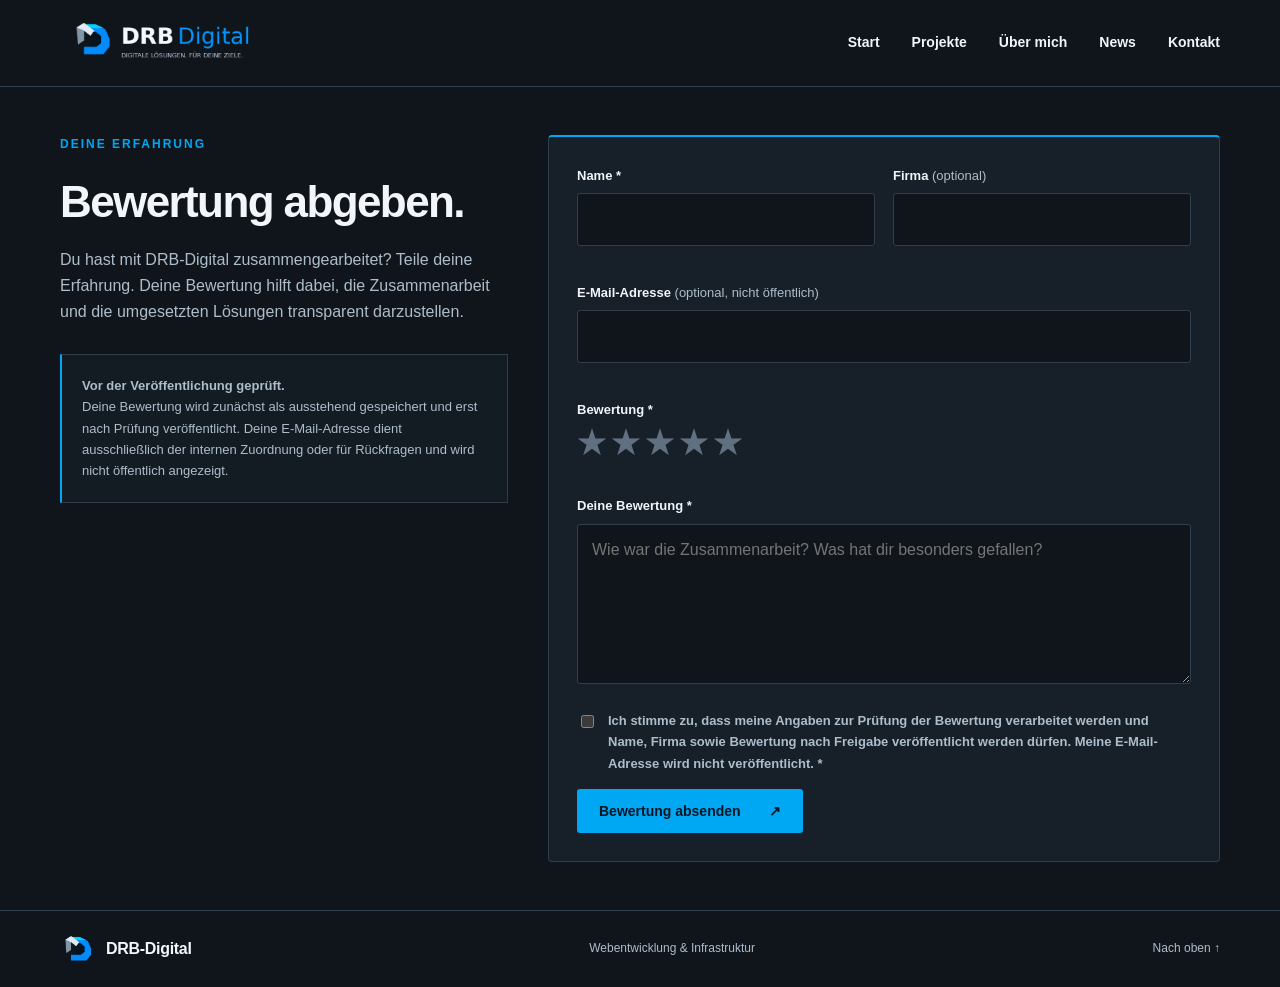
==== bewertung.html @ ec8a0abe "Add bewertung.html for user feedback submission" ====
<!DOCTYPE html>
<html lang="de">
<head>
  <meta charset="UTF-8">
  <meta name="viewport" content="width=device-width, initial-scale=1">
  <meta name="description" content="Bewerte deine Zusammenarbeit mit DRB-Digital. Deine Bewertung wird vor der Veröffentlichung geprüft.">
  <meta name="theme-color" content="#10151b">
  <title>Bewertung abgeben — DRB-Digital</title>
  <link rel="icon" type="image/png" sizes="128x128" href="drb-digital-symbol-transparent-128px.png">
  <link rel="stylesheet" href="styles.css">
  <style>
    .review-page{padding-block:48px}
    .review-layout{display:grid;grid-template-columns:.8fr 1.2fr;gap:40px;align-items:start}
    .review-intro h1{font-size:clamp(32px,3.5vw,44px);margin-bottom:20px}
    .review-intro>p:not(.eyebrow){color:var(--body);max-width:480px}
    .review-note{margin-top:28px;padding:20px;border:1px solid var(--line);border-left:2px solid var(--accent);background:var(--soft);font-size:13px;color:var(--body)}
    .review-form{background:var(--white);border:1px solid var(--line);border-top:2px solid var(--accent);border-radius:4px;padding:28px}
    .form-grid{display:grid;grid-template-columns:1fr 1fr;gap:18px}
    .field{margin-bottom:18px}.field.full{grid-column:1/-1}
    label,.field-label{display:block;font-size:13px;font-weight:650;margin-bottom:7px}
    .optional{font-weight:400;color:var(--body)}
    input,textarea{width:100%;border:1px solid var(--line);border-radius:3px;background:var(--paper);color:var(--ink);padding:12px 14px;font:inherit}
    textarea{min-height:160px;resize:vertical}
    input:focus,textarea:focus{outline:2px solid var(--accent);outline-offset:2px;border-color:transparent}
    .stars{display:flex;flex-direction:row-reverse;justify-content:flex-end;gap:5px}
    .stars input{position:absolute;opacity:0;pointer-events:none;width:1px}
    .stars label{cursor:pointer;font-size:32px;line-height:1;color:#607080;margin:0}
    .stars label:hover,.stars label:hover~label,.stars input:checked~label{color:#ffc400}
    .consent{display:flex;gap:11px;align-items:flex-start;color:var(--body);font-size:13px}
    .consent input{width:auto;margin-top:5px;accent-color:var(--accent)}
    .review-form .button{border:0;cursor:pointer;margin-top:8px}
    .review-form .button:disabled{opacity:.55;cursor:not-allowed}
    .form-status{margin:18px 0 0;padding:12px 14px;border:1px solid var(--line);border-radius:3px;font-size:13px}
    .form-status.success{border-color:#278b61}.form-status.error{border-color:#b94a4a}
    .hp{position:absolute!important;left:-10000px!important;width:1px!important;height:1px!important;overflow:hidden!important}
    @media(max-width:760px){.review-page{padding-block:32px}.review-layout{grid-template-columns:1fr;gap:26px}.review-form{padding:22px}.form-grid{grid-template-columns:1fr}.field.full{grid-column:auto}}
  </style>
</head>
<body id="top">
<a class="skip-link" href="#main">Zum Inhalt springen</a>

<header class="site-header">
  <div class="container header-inner">
    <a class="brand brand-logo" href="index.html" aria-label="DRB-Digital – Startseite">
      <img src="drb-digital-transparent-600px.png"
           srcset="drb-digital-transparent-600px.png 600w, drb-digital-transparent-1200px.png 1200w"
           sizes="(max-width: 760px) 180px, 216px" width="600" height="200"
           alt="DRB Digital – Digitale Lösungen. Für deine Ziele.">
    </a>
    <nav aria-label="Hauptnavigation">
      <a href="index.html">Start</a>
      <a href="projekte.html">Projekte</a>
      <a href="ueber-mich.html">Über mich</a>
      <a href="news.html">News</a>
      <a href="kontakt.html">Kontakt</a>
    </nav>
  </div>
</header>

<main id="main">
<section class="container review-page">
  <div class="review-layout">
    <div class="review-intro">
      <p class="eyebrow">Deine Erfahrung</p>
      <h1>Bewertung abgeben.</h1>
      <p>Du hast mit DRB-Digital zusammengearbeitet? Teile deine Erfahrung. Deine Bewertung hilft dabei, die Zusammenarbeit und die umgesetzten Lösungen transparent darzustellen.</p>
      <div class="review-note">
        <strong>Vor der Veröffentlichung geprüft.</strong><br>
        Deine Bewertung wird zunächst als ausstehend gespeichert und erst nach Prüfung veröffentlicht.
        Deine E-Mail-Adresse dient ausschließlich der internen Zuordnung oder für Rückfragen und wird nicht öffentlich angezeigt.
      </div>
    </div>

    <form class="review-form" id="review-form" novalidate>
      <div class="form-grid">
        <div class="field">
          <label for="name">Name *</label>
          <input id="name" name="name" type="text" maxlength="120" autocomplete="name" required>
        </div>

        <div class="field">
          <label for="company">Firma <span class="optional">(optional)</span></label>
          <input id="company" name="company" type="text" maxlength="150" autocomplete="organization">
        </div>

        <div class="field full">
          <label for="email">E-Mail-Adresse <span class="optional">(optional, nicht öffentlich)</span></label>
          <input id="email" name="email" type="email" maxlength="190" autocomplete="email">
        </div>

        <div class="field full">
          <span class="field-label">Bewertung *</span>
          <div class="stars" role="radiogroup" aria-label="Sternebewertung">
            <input type="radio" id="star5" name="rating" value="5" required><label for="star5" title="5 Sterne">★</label>
            <input type="radio" id="star4" name="rating" value="4"><label for="star4" title="4 Sterne">★</label>
            <input type="radio" id="star3" name="rating" value="3"><label for="star3" title="3 Sterne">★</label>
            <input type="radio" id="star2" name="rating" value="2"><label for="star2" title="2 Sterne">★</label>
            <input type="radio" id="star1" name="rating" value="1"><label for="star1" title="1 Stern">★</label>
          </div>
        </div>

        <div class="field full">
          <label for="content">Deine Bewertung *</label>
          <textarea id="content" name="content" minlength="10" maxlength="3000" required
                    placeholder="Wie war die Zusammenarbeit? Was hat dir besonders gefallen?"></textarea>
        </div>
      </div>

      <div class="hp" aria-hidden="true">
        <label for="website">Website</label>
        <input id="website" name="website" type="text" tabindex="-1" autocomplete="off">
      </div>

      <label class="consent">
        <input type="checkbox" name="consent" value="1" required>
        <span>Ich stimme zu, dass meine Angaben zur Prüfung der Bewertung verarbeitet werden und Name, Firma sowie Bewertung nach Freigabe veröffentlicht werden dürfen. Meine E-Mail-Adresse wird nicht veröffentlicht. *</span>
      </label>

      <button class="button primary" id="submit-review" type="submit">
        Bewertung absenden <span aria-hidden="true">↗</span>
      </button>
      <p class="form-status" id="form-status" role="status" aria-live="polite" hidden></p>
    </form>
  </div>
</section>
</main>

<footer class="site-footer">
  <div class="container footer-inner">
    <a class="brand brand-footer" href="index.html" aria-label="DRB-Digital – Startseite">
      <img src="drb-digital-symbol-transparent-128px.png" width="36" height="36" alt="">
      <span>DRB-Digital</span>
    </a>
    <p>Webentwicklung & Infrastruktur</p>
    <a href="#top">Nach oben <span aria-hidden="true">↑</span></a>
  </div>
</footer>

<script>
(() => {
  const form = document.getElementById('review-form');
  const button = document.getElementById('submit-review');
  const status = document.getElementById('form-status');

  // Öffentlicher Endpunkt aus DRB Kundenbewertungen v1.2.0.
  const endpoint = 'https://github.drb-digital.de/drb-testimonials/api/submit';

  const showStatus = (message, type) => {
    status.textContent = message;
    status.className = 'form-status ' + type;
    status.hidden = false;
  };

  form.addEventListener('submit', async (event) => {
    event.preventDefault();
    status.hidden = true;

    if (!form.reportValidity()) return;

    const data = new FormData(form);
    const payload = {
      name: data.get('name'),
      company: data.get('company') || null,
      email: data.get('email') || null,
      rating: Number(data.get('rating')),
      content: data.get('content'),
      consent: data.get('consent') === '1',
      website: data.get('website') || ''
    };

    button.disabled = true;

    try {
      const response = await fetch(endpoint, {
        method: 'POST',
        headers: {
          'Content-Type': 'application/json',
          'Accept': 'application/json'
        },
        body: JSON.stringify(payload)
      });

      const result = await response.json().catch(() => ({}));

      if (!response.ok) {
        throw new Error(result.message || 'Die Bewertung konnte nicht gesendet werden.');
      }

      showStatus(
        result.message || 'Vielen Dank. Deine Bewertung wurde übermittelt und wartet auf Freigabe.',
        'success'
      );
      form.reset();
    } catch (error) {
      showStatus(
        error.message || 'Beim Senden ist ein Fehler aufgetreten. Bitte versuche es später erneut.',
        'error'
      );
    } finally {
      button.disabled = false;
    }
  });
})();
</script>
</body>
</html>
---- styles.css ----
:root{color-scheme:dark;--paper:#10151b;--white:#171f28;--ink:#f2f6fa;--body:#aebdca;--accent:#00a8f3;--line:#303e4b;--soft:#131b23;--width:1160px}
*{box-sizing:border-box}
html{scroll-behavior:smooth;scroll-padding-top:112px}
body{margin:0;background:var(--paper);color:var(--ink);font-family:"Segoe UI",Arial,sans-serif;line-height:1.65;-webkit-font-smoothing:antialiased}
a{color:inherit;text-decoration:none}
a:focus-visible{outline:2px solid var(--accent);outline-offset:6px;border-radius:2px}
::selection{background:var(--accent);color:var(--paper)}
.container{width:min(var(--width),calc(100% - 96px));margin-inline:auto}
.skip-link{position:fixed;top:12px;left:12px;z-index:10;padding:10px 18px;background:var(--accent);color:var(--paper);transform:translateY(-160%)}
.skip-link:focus{transform:translateY(0)}
.site-header{position:sticky;top:0;z-index:5;background:var(--paper);border-bottom:1px solid var(--line)}
.header-inner{min-height:70px;display:flex;justify-content:space-between;align-items:center;gap:30px}
.brand{font-size:28px;font-weight:750;letter-spacing:-1.4px}
.brand span{color:var(--accent)}
nav{display:flex;gap:32px;align-items:center;font-size:14px;font-weight:600}
nav a{padding:8px 0}
nav a:hover,.text-link:hover,.project-link:hover{color:var(--accent);text-decoration:underline;text-underline-offset:5px}
.hero{display:grid;grid-template-columns:1.5fr 1fr;gap:40px;align-items:center;padding-block:48px}
.eyebrow{font-size:12px;text-transform:uppercase;letter-spacing:2px;font-weight:700;color:var(--accent);margin:0 0 22px}
h1,h2,h3,p{margin-top:0}
h1{font-size:clamp(34px,3.5vw,46px);font-weight:650;line-height:1.13;letter-spacing:-1.6px;margin-bottom:26px}
h1 span{color:#b5c9d9}
.lead{max-width:570px;font-size:16px;line-height:1.75;color:var(--body)}
.actions{display:flex;gap:28px;align-items:center;flex-wrap:wrap;margin-top:32px}
.button{display:inline-flex;align-items:center;justify-content:space-between;gap:28px;padding:14px 22px;border-radius:3px;font-size:14px;font-weight:650}
.primary{background:var(--accent);color:#071521;transition:background .2s}
.primary:hover{background:#65caff}
.text-link{font-size:14px;font-weight:650}
.text-link span{margin-left:8px;color:var(--accent)}
.hero-note{font-size:12px;color:var(--body);margin:32px 0 0;letter-spacing:.5px}
.focus-panel{background:var(--white);border:1px solid var(--line);border-top:2px solid var(--accent);border-radius:4px;padding:28px 32px}
.panel-top{display:flex;justify-content:space-between;gap:16px;color:var(--body);font-size:12px;letter-spacing:.6px}
.panel-mark{font-size:22px;line-height:1;color:var(--accent)}
.panel-title{font-size:40px;line-height:1.17;letter-spacing:-1px;font-weight:550;margin:28px 0 30px}
.focus-list{margin:0}
.focus-list>div{padding:15px 0;border-top:1px solid var(--line)}
.focus-list dt{font-size:15px;font-weight:600}
.focus-list dt span{font-size:11px;color:var(--accent);margin-right:15px;font-weight:400}
.focus-list dd{font-size:12px;color:var(--body);margin:4px 0 0 30px}
.panel-bottom{border-top:1px solid var(--line);padding-top:20px;margin-top:2px;font-size:11px;letter-spacing:.5px;color:var(--body)}
.section{padding-block:44px}
h2{font-size:clamp(27px,2.7vw,34px);line-height:1.18;letter-spacing:-1.4px;font-weight:600;margin-bottom:0}
.section-header{display:flex;align-items:flex-end;justify-content:space-between;gap:36px;margin-bottom:28px}
.section-header .eyebrow{margin-bottom:15px}
.section-header>p{font-size:14px;color:var(--body);margin:0;max-width:370px}
.projects-section{background:var(--soft);border-block:1px solid var(--line)}
.project-grid{display:grid;grid-template-columns:repeat(2,minmax(0,1fr));gap:20px}
.project-card{display:flex;flex-direction:column;background:var(--white);border:1px solid var(--line);border-radius:4px;padding:24px}
.project-top{display:flex;align-items:center;justify-content:space-between;gap:14px;margin-bottom:26px}
.project-category{font-size:11px;letter-spacing:1px;text-transform:uppercase;color:var(--body);font-weight:650}
.project-number{font-size:13px;color:var(--accent)}
.project-card h3{font-size:27px;letter-spacing:-.7px;font-weight:600;margin:0 0 12px;line-height:1.25}
.project-card>p:not(.project-caption){font-size:15px;color:var(--body);max-width:430px;margin-bottom:24px}
.tags{list-style:none;padding:0;margin:auto 0 26px;display:flex;gap:8px;flex-wrap:wrap}
.tags li{font-size:11px;background:#22303d;padding:4px 10px;border-radius:3px;color:#c5d4e0}
.project-link,.project-caption{border-top:1px solid var(--line);padding-top:18px;font-size:12px;margin:0}
.project-link{display:flex;justify-content:space-between;font-weight:650}
.project-link span{color:var(--accent)}
.project-caption{color:var(--body)}
.about-section{display:grid;grid-template-columns:1fr 1fr;gap:40px}
.about-copy p{color:var(--body);font-size:16px;margin-bottom:20px}
.about-copy .about-intro{font-size:23px;line-height:1.5;color:var(--ink);letter-spacing:-.3px}
.technologies-section{border-block:1px solid var(--line)}
.technology-grid{display:grid;grid-template-columns:repeat(3,minmax(0,1fr));gap:40px}
.technology-group{border-top:1px solid #60788e;padding-top:22px}
.group-number{font-size:12px;color:var(--accent)}
.technology-group h3{font-size:20px;letter-spacing:-.5px;font-weight:600;margin:18px 0 10px}
.technology-group p{font-size:14px;color:var(--body);margin-bottom:22px}
.technology-group ul{list-style:none;padding:0;margin:0}
.technology-group li{font-size:14px;border-top:1px solid var(--line);padding:10px 0}
.contact-section{padding-block:44px;display:grid;grid-template-columns:1.2fr 1fr;gap:40px;align-items:center}
.contact-section h2{margin-bottom:22px}
.contact-section p:not(.eyebrow){color:var(--body);font-size:15px;margin-bottom:0}
.contact-links a{display:flex;justify-content:space-between;align-items:center;gap:20px;padding:24px 0;border-bottom:1px solid var(--line);font-size:24px;font-weight:600;letter-spacing:-.5px}
.contact-links a:first-child{border-top:1px solid var(--line)}
.contact-links small{display:block;font-size:11px;letter-spacing:1px;color:var(--body);text-transform:uppercase;font-weight:500;margin-bottom:5px}
.contact-links a>span:last-child,.contact-links a:hover{color:var(--accent)}
.site-footer{border-top:1px solid var(--line)}
.footer-inner{min-height:76px;display:flex;align-items:center;justify-content:space-between;gap:24px}
.footer-inner p,.footer-inner>a:last-child{font-size:12px;color:var(--body);margin:0}
@media(min-width:1500px){.hero{padding-block:36px}}
@media(max-width:1000px){.container{width:calc(100% - 64px)}.hero{gap:36px;padding-block:44px}.focus-panel{padding:26px}.hero h1{letter-spacing:-1.8px}.technology-grid{gap:24px}.contact-section{gap:40px}}
@media(max-width:760px){html{scroll-padding-top:135px}.container{width:calc(100% - 40px)}.header-inner{min-height:104px;flex-wrap:wrap;gap:6px;padding-block:12px}.brand{font-size:25px}nav{width:100%;gap:12px;font-size:12px;justify-content:space-between}nav a{padding:5px 0}.hero{grid-template-columns:1fr;padding-block:32px;gap:38px}h1{font-size:clamp(34px,7.5vw,55px);letter-spacing:-1.6px}.lead{font-size:16px}.focus-panel{padding:28px}.panel-title{font-size:34px}.section{padding-block:36px}.section-header{display:block;margin-bottom:28px}.section-header>p{margin-top:20px}.project-grid,.about-section,.technology-grid,.contact-section{grid-template-columns:1fr}.project-card{padding:26px}.project-card h3{font-size:25px}.about-section{gap:28px}.technology-grid{gap:32px}.contact-section{padding-block:36px;gap:32px}.footer-inner{flex-wrap:wrap;gap:12px;padding-block:24px}.footer-inner p{width:100%;order:3}.eyebrow{font-size:11px;letter-spacing:1.5px}.actions{gap:22px}}
@media(prefers-reduced-motion:reduce){html{scroll-behavior:auto}*,*::before,*::after{transition:none!important;animation:none!important}}

/* Shared compact layout for the four static pages. */
body{min-height:100vh;display:flex;flex-direction:column}
main{flex:1}
nav a[aria-current="page"]{color:var(--accent);text-decoration:underline;text-underline-offset:8px;text-decoration-thickness:2px}
.section-header h1{font-size:clamp(32px,3.5vw,44px);margin:0}
.project-card .card-title{font-size:24px;line-height:1.25;letter-spacing:-.6px;margin:0 0 12px}
.project-top{margin-bottom:18px}
.tags{margin-bottom:18px}
.focus-panel{padding:24px}
.panel-title{font-size:24px;margin:20px 0;letter-spacing:-.6px}
.focus-list>div{padding:11px 0}
.panel-link{display:flex;justify-content:space-between;gap:16px;margin-top:6px;padding-top:16px}
.panel-link:hover{color:var(--accent)}
.hero-note{margin-top:24px}
.actions{margin-top:24px}
.overview{padding-bottom:40px}
.overview-heading{display:flex;align-items:baseline;justify-content:space-between;gap:16px;border-top:1px solid var(--line);padding-top:24px;margin-bottom:18px}
.overview-heading h2{font-size:20px;letter-spacing:-.4px}
.overview-heading p{font-size:13px;color:var(--body);margin:0}
.overview-grid{display:grid;grid-template-columns:repeat(3,minmax(0,1fr));gap:16px}
.overview-grid>a{display:block;border:1px solid var(--line);border-radius:4px;padding:20px;background:var(--white);position:relative}
.overview-grid>a:hover{border-color:var(--accent)}
.overview-grid .eyebrow{display:block;font-size:10px;margin-bottom:12px}
.overview-grid h3{font-size:17px;line-height:1.4;margin-bottom:8px;font-weight:600}
.overview-grid p{font-size:13px;color:var(--body);margin:0 14px 0 0}
.overview-arrow{display:block;color:var(--accent);margin-top:12px}
.contact-section h1{margin-bottom:20px}
.about-section h1{font-size:clamp(32px,3.5vw,44px)}
.about-copy .about-intro{font-size:20px}
@media(max-width:760px){.overview-grid{grid-template-columns:1fr}.overview-heading{display:block}.overview-heading p{margin-top:8px}.overview-grid>a{padding:18px}.overview-arrow{position:absolute;right:18px;top:10px}.overview-grid h3{padding-right:18px}.hero{gap:24px}.section-header{margin-bottom:24px}h1{font-size:clamp(32px,7vw,42px)}.contact-section{gap:24px}.header-inner{min-height:100px}.about-copy p{margin-bottom:14px}}

/* Original DRB-Digital logos; preserve image colors and aspect ratios. */
.brand-logo{display:inline-flex;align-items:center;flex-shrink:0}
.brand-logo img{display:block;width:216px;height:auto}
.header-inner{min-height:86px}
.brand-footer{display:inline-flex;align-items:center;gap:10px;font-size:16px;letter-spacing:-.3px;font-weight:600}
.brand-footer img{display:block;width:36px;height:36px}
.brand-footer span{color:var(--ink)}
@media(max-width:760px){.brand-logo img{width:180px}.header-inner{min-height:108px;gap:4px;padding-block:8px}.brand-footer{font-size:15px}}

/* Four-second circuit intro, used only by index.html. */
.page-loader[hidden]{display:none}
.page-loader{position:fixed;inset:0;z-index:100;display:grid;place-items:center;background:#10151b;transition:opacity .2s ease,visibility .2s ease;animation:intro-failsafe 0s 4s forwards}
.page-loader.is-finished{opacity:0;visibility:hidden;pointer-events:none}
.loader-content{text-align:center;padding:24px;width:min(100%,440px)}
.circuit{display:block;width:100%;height:auto;margin:0 auto 20px}
.circuit-traces{stroke:#294359;stroke-width:1.5}
.circuit-signals{stroke:var(--accent);stroke-width:2;stroke-dasharray:8 92;animation:circuit-flow 1.5s linear infinite}
.chip{fill:#142b3d;stroke:var(--accent);stroke-width:1.5;stroke-dasharray:320;animation:chip-build 1.1s ease-out both}
.chip-inner{stroke:#397297;stroke-width:1}
.chip-code{stroke:#a1dfff;stroke-width:2;stroke-linecap:round;stroke-linejoin:round}
.circuit-nodes{fill:var(--accent)}
.loader-name{font-size:clamp(17px,4vw,21px);font-weight:600;letter-spacing:-.4px;margin:0 0 8px}
.loader-label{font-size:12px;color:var(--body);margin:0}
.loader-track{width:180px;height:2px;overflow:hidden;background:var(--line);margin:24px auto 0}
.loader-track::after{content:"";display:block;width:100%;height:100%;background:var(--accent);transform-origin:left;animation:intro-progress 4s linear both}
@keyframes circuit-flow{to{stroke-dashoffset:-100}}
@keyframes chip-build{from{stroke-dashoffset:320;opacity:0}to{stroke-dashoffset:0;opacity:1}}
@keyframes intro-progress{from{transform:scaleX(0)}to{transform:scaleX(1)}}
@keyframes intro-failsafe{to{opacity:0;visibility:hidden;pointer-events:none}}
@media(prefers-reduced-motion:reduce){.page-loader{display:none!important}}
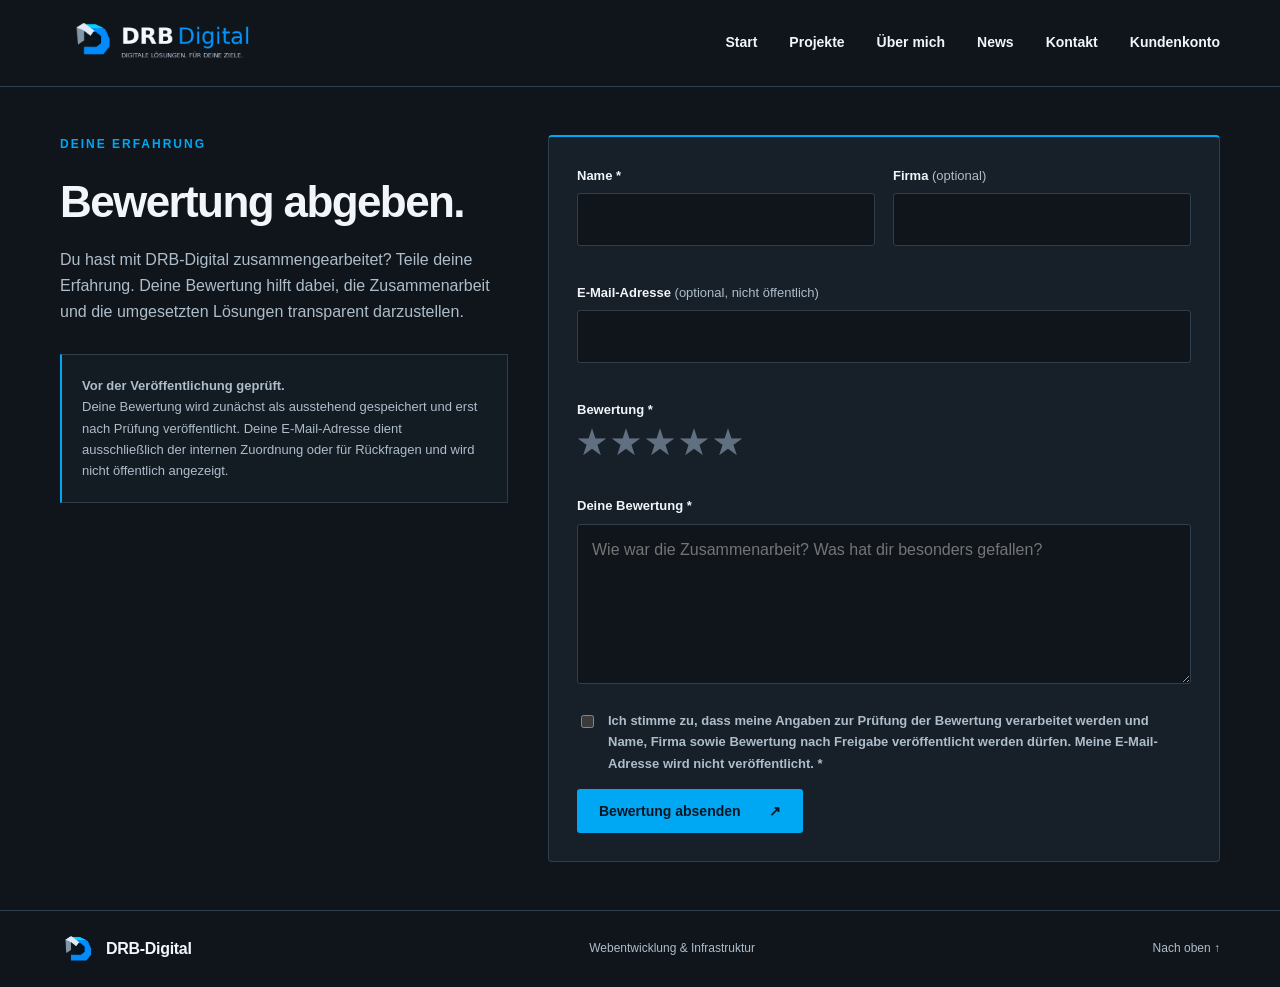
==== commit f0259f3e: "Link customer account in site navigation" ====
--- a/bewertung.html
+++ b/bewertung.html
@@ -53,7 +53,7 @@
       <a href="ueber-mich.html">Über mich</a>
       <a href="news.html">News</a>
       <a href="kontakt.html">Kontakt</a>
-    </nav>
+    <a class="account-nav-link" href="konto.html">Kundenkonto</a></nav>
   </div>
 </header>
 
--- a/styles.css
+++ b/styles.css
@@ -144,3 +144,53 @@
 @keyframes intro-progress{from{transform:scaleX(0)}to{transform:scaleX(1)}}
 @keyframes intro-failsafe{to{opacity:0;visibility:hidden;pointer-events:none}}
 @media(prefers-reduced-motion:reduce){.page-loader{display:none!important}}
+
+/* Kundenbewertungen-Slider */
+.testimonials-section{padding-block:44px}
+.testimonial-actions{display:flex;gap:18px;align-items:center}
+.testimonial-shell{display:grid;grid-template-columns:44px minmax(0,1fr) 44px;gap:14px;align-items:center}
+.testimonial-viewport{overflow:hidden}
+.testimonial-track{display:flex;gap:16px;transition:transform .45s ease}
+.testimonial-card{flex:0 0 calc((100% - 32px)/3);min-width:0;background:var(--white);border:1px solid var(--line);border-top:2px solid var(--accent);border-radius:4px;padding:24px;display:flex;flex-direction:column}
+.testimonial-top{display:flex;justify-content:space-between;gap:12px;align-items:center;margin-bottom:18px}
+.testimonial-stars{color:#ffc400;letter-spacing:2px;font-size:16px;white-space:nowrap}
+.testimonial-source{font-size:10px;text-transform:uppercase;letter-spacing:.8px;color:var(--body)}
+.testimonial-card blockquote{margin:0 0 24px;color:var(--body);font-size:14px;line-height:1.7;display:-webkit-box;-webkit-line-clamp:6;-webkit-box-orient:vertical;overflow:hidden}
+.testimonial-card footer{margin-top:auto;border-top:1px solid var(--line);padding-top:16px;display:flex;flex-direction:column;font-size:13px}
+.testimonial-card footer span{color:var(--body);font-size:11px}
+.testimonial-nav{width:44px;height:44px;border:1px solid var(--line);border-radius:50%;background:var(--white);color:var(--ink);font-size:27px;cursor:pointer}
+.testimonial-nav:hover:not(:disabled){border-color:var(--accent);color:var(--accent)}
+.testimonial-nav:disabled{opacity:.3;cursor:default}
+.testimonial-dots{display:flex;justify-content:center;gap:8px;margin-top:18px}
+.testimonial-dots button{width:7px;height:7px;padding:0;border:0;border-radius:50%;background:var(--line);cursor:pointer}
+.testimonial-dots button.active{background:var(--accent)}
+.testimonial-status{text-align:center;color:var(--body);font-size:13px;margin:16px 0 0}
+@media(max-width:1000px){.testimonial-card{flex-basis:calc((100% - 16px)/2)}}
+@media(max-width:760px){.testimonials-section{padding-block:36px}.testimonial-shell{grid-template-columns:34px minmax(0,1fr) 34px;gap:8px}.testimonial-nav{width:34px;height:34px;font-size:22px}.testimonial-card{flex-basis:100%;padding:20px}.testimonial-actions{margin-top:14px}.testimonial-top{align-items:flex-start;flex-direction:column}}
+
+/* Testimonials v2: larger two-card layout */
+.testimonial-card{flex-basis:calc((100% - 16px)/2);padding:28px}
+.testimonial-card blockquote{-webkit-line-clamp:8;font-size:15px;line-height:1.75}
+.testimonial-shell{grid-template-columns:38px minmax(0,1fr) 38px;gap:12px}
+.testimonial-nav{width:38px;height:38px;font-size:24px}
+@media(max-width:1000px){.testimonial-card{flex-basis:calc((100% - 16px)/2)}}
+@media(max-width:760px){.testimonial-card{flex-basis:100%;padding:22px}.testimonial-card blockquote{-webkit-line-clamp:9}}
+
+/* Testimonials v2.1: enforce exactly 2 cards on desktop */
+@media(min-width:761px){
+  .testimonial-track{display:flex!important;gap:16px!important}
+  .testimonial-card{
+    flex-grow:0!important;
+    flex-shrink:0!important;
+    flex-basis:calc((100% - 16px)/2)!important;
+    width:calc((100% - 16px)/2)!important;
+    max-width:calc((100% - 16px)/2)!important;
+  }
+}
+@media(max-width:760px){
+  .testimonial-card{
+    flex:0 0 100%!important;
+    width:100%!important;
+    max-width:100%!important;
+  }
+}
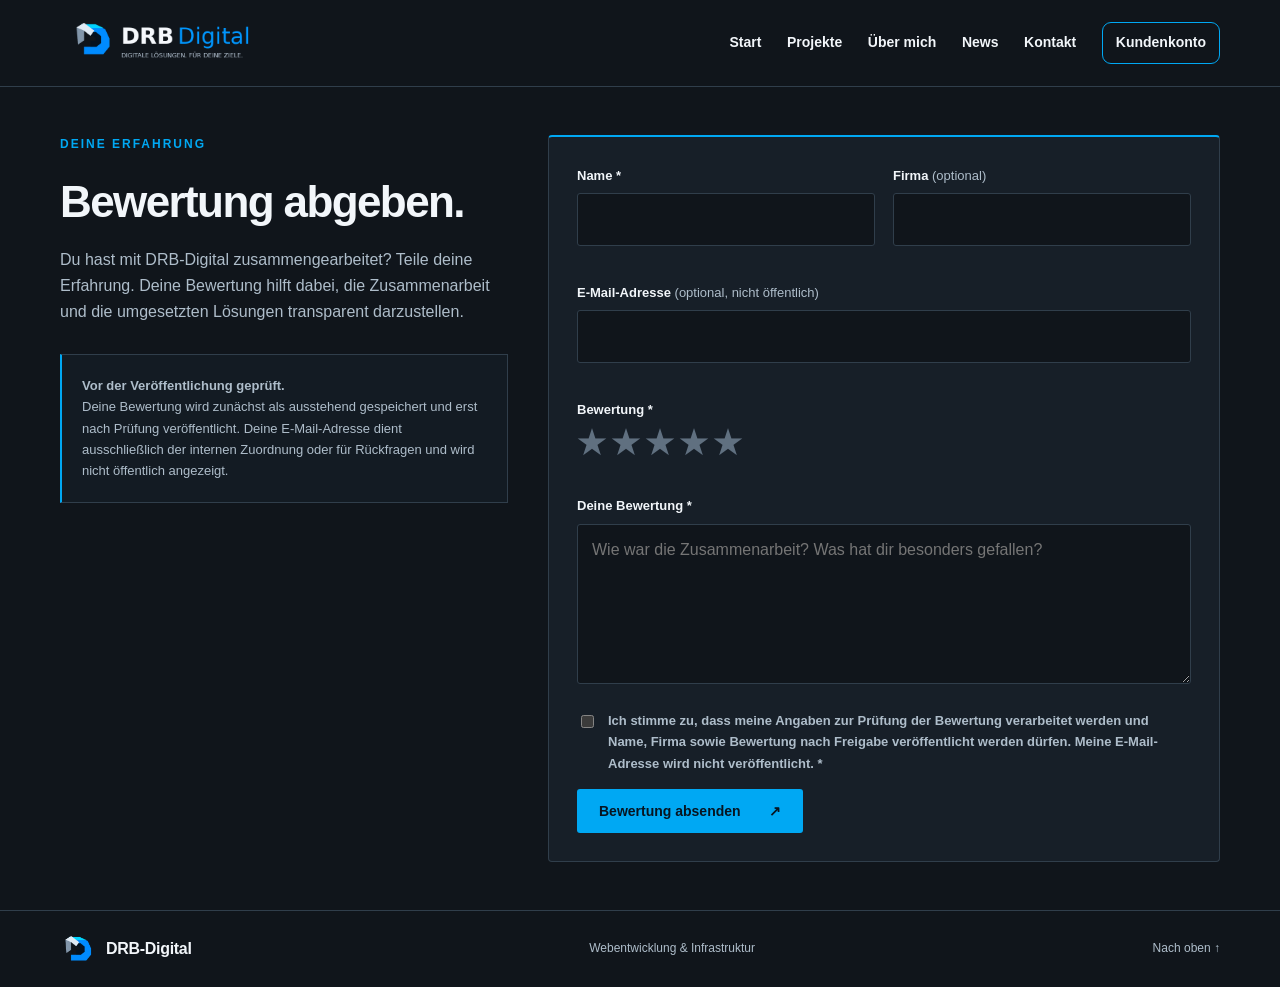
==== commit 7f393c9f: "Point customer account navigation to homepage login section" ====
--- a/bewertung.html
+++ b/bewertung.html
@@ -53,7 +53,7 @@
       <a href="ueber-mich.html">Über mich</a>
       <a href="news.html">News</a>
       <a href="kontakt.html">Kontakt</a>
-    <a class="account-nav-link" href="konto.html">Kundenkonto</a></nav>
+    <a class="account-nav-link" href="index.html#kundenkonto">Kundenkonto</a></nav>
   </div>
 </header>
 
--- a/styles.css
+++ b/styles.css
@@ -194,3 +194,44 @@
     max-width:100%!important;
   }
 }
+
+
+/* DRB customer portal navigation */
+.site-header nav{gap:clamp(10px,2vw,32px);flex-wrap:wrap;justify-content:flex-end}
+.site-header nav .account-nav-link{display:inline-flex;align-items:center;justify-content:center;padding:8px 13px;border:1px solid var(--accent);border-radius:9px;color:var(--ink);white-space:nowrap}
+.site-header nav .account-nav-link:hover,.site-header nav .account-nav-link[aria-current="page"]{background:rgba(0,168,243,.13);color:var(--accent);text-decoration:none}
+@media(max-width:760px){.site-header nav{gap:8px;justify-content:center}.site-header nav a{padding:6px 5px}.site-header nav .account-nav-link{padding:6px 10px}}
+
+
+/* DRB Customer Manager: customer login on the homepage */
+.drb-account-section{scroll-margin-top:126px;margin-block:22px 42px;padding:30px;border:1px solid var(--line);border-top:2px solid var(--accent);border-radius:20px;background:linear-gradient(140deg,rgba(0,168,243,.06),rgba(23,31,40,.86) 42%,var(--soft))}
+.drb-account-heading{display:flex;justify-content:space-between;gap:26px;align-items:flex-end;margin-bottom:24px}
+.drb-account-heading .eyebrow{margin-bottom:10px}
+.drb-account-heading h2{font-size:clamp(28px,3vw,38px);margin:0}
+.drb-account-heading>p{max-width:370px;color:var(--body);font-size:14px;margin:0}
+.drb-account-actions{display:grid;grid-template-columns:repeat(2,minmax(0,1fr));gap:16px}
+.drb-account-action{display:flex;flex-direction:column;align-items:stretch;min-width:0;border:1px solid var(--line);background:var(--white);border-radius:15px;padding:24px}
+.drb-account-action-label{display:flex;align-items:center;gap:9px;font-size:11px;letter-spacing:.08em;text-transform:uppercase;font-weight:700;color:var(--accent);margin-bottom:8px}
+.drb-account-action-label span{display:grid;place-items:center;width:25px;height:25px;font-size:18px;border:1px solid var(--line);border-radius:7px}
+.drb-account-action h3{margin:0 0 8px;font-size:22px}
+.drb-account-action p{margin:0 0 18px;font-size:13px;line-height:1.7;color:var(--body);flex:1}
+.drb-account-primary{display:flex;justify-content:space-between;align-items:center;gap:14px;min-height:45px;padding:11px 15px;border-radius:9px;color:#071521;background:var(--accent);font-size:14px;font-weight:750}
+.drb-account-primary:hover{background:#65caff;color:#071521;text-decoration:none}
+.drb-account-social{margin-top:20px;border:1px solid var(--line);background:var(--white);border-radius:15px;padding:24px}
+.drb-account-social-header{display:flex;align-items:flex-start;justify-content:space-between;gap:18px;margin-bottom:19px}
+.drb-account-social-header h3{font-size:23px;line-height:1.3;margin:0 0 8px}
+.drb-account-social-header p{font-size:13px;color:var(--body);line-height:1.7;max-width:740px;margin:0}
+.drb-account-profile-link{flex-shrink:0;padding:10px 13px;color:var(--accent);font-size:12px;border:1px solid var(--accent);border-radius:9px;font-weight:700}
+.drb-account-profile-link:hover{background:rgba(0,168,243,.1);text-decoration:none}
+.drb-social-providers{display:grid;grid-template-columns:repeat(4,minmax(0,1fr));gap:10px}
+.drb-social-provider{min-width:0;display:flex;align-items:center;gap:10px;border:1px solid var(--line);background:var(--soft);border-radius:11px;padding:12px;transition:border-color .15s,transform .15s}
+.drb-social-provider:hover{border-color:var(--accent);transform:translateY(-2px);text-decoration:none}
+.drb-social-provider-icon{display:grid;place-items:center;flex:0 0 35px;height:35px;border:1px solid var(--line);border-radius:9px;background:var(--paper);font-weight:750;font-size:12px}
+.drb-social-provider strong,.drb-social-provider small{display:block;line-height:1.4}
+.drb-social-provider strong{font-size:13px}
+.drb-social-provider small{font-size:10px;color:var(--body)}
+.drb-account-note{font-size:12px;line-height:1.65;color:var(--body);margin:18px 0 0}
+.drb-account-note a{color:var(--accent);text-decoration:underline}
+@media(max-width:1050px){.drb-social-providers{grid-template-columns:repeat(3,minmax(0,1fr))}}
+@media(max-width:760px){.drb-account-section{padding:20px;margin-block:12px 30px;scroll-margin-top:165px}.drb-account-heading{display:block}.drb-account-heading>p{margin-top:10px}.drb-account-actions{grid-template-columns:1fr}.drb-account-action,.drb-account-social{padding:19px}.drb-account-social-header{flex-direction:column;gap:12px}.drb-social-providers{grid-template-columns:repeat(2,minmax(0,1fr))}}
+@media(max-width:440px){.drb-social-providers{grid-template-columns:1fr}.drb-social-provider{padding:10px 12px}.drb-account-heading h2{font-size:29px}}
